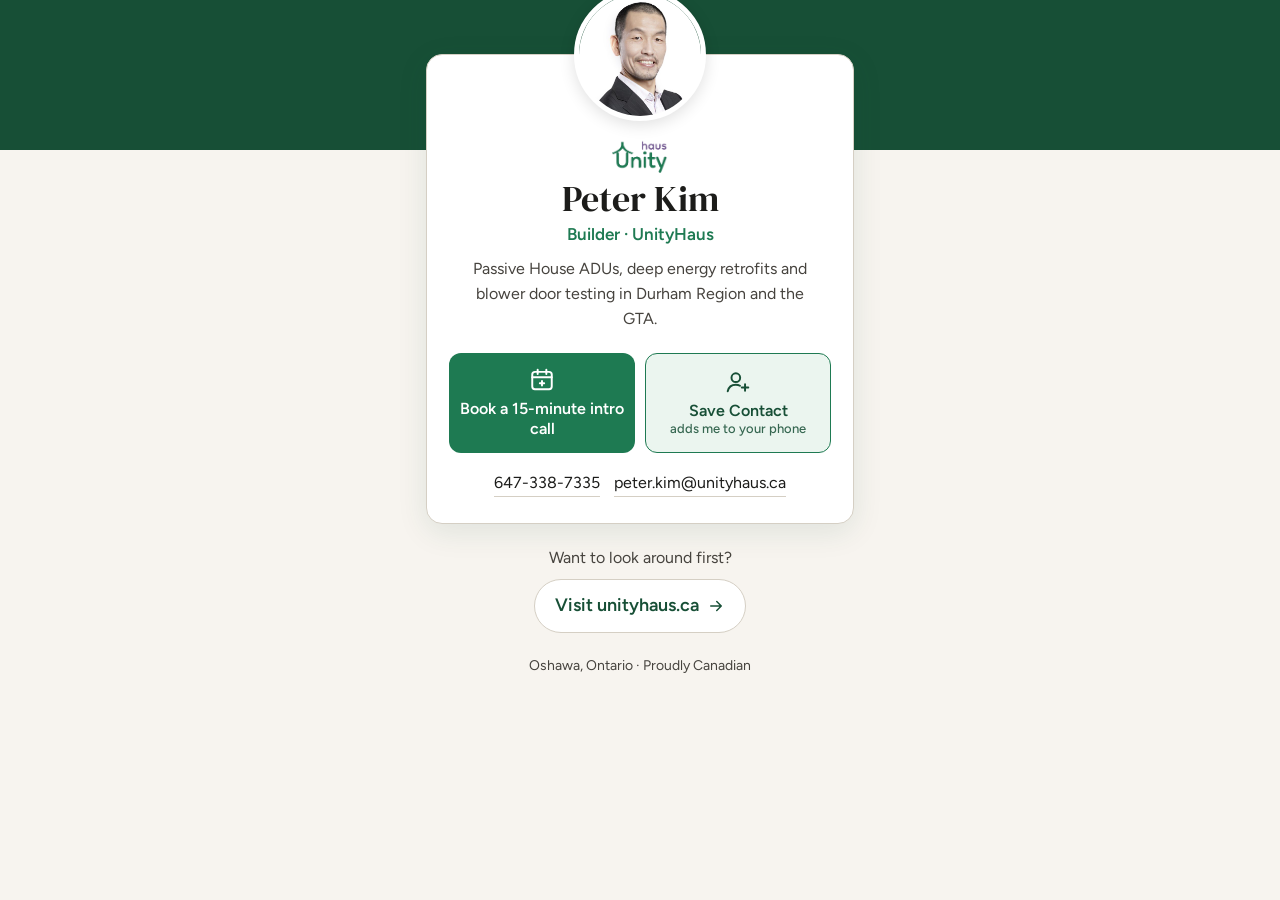
==== connect/index.html @ 6813f474 "feat: add /connect business-card page with booking, contact card and site link Co-Authored-By: Claud" ====
<!DOCTYPE html>
<html lang="en">
<head>
<meta charset="UTF-8">
<meta name="viewport" content="width=device-width, initial-scale=1.0, viewport-fit=cover">
<title>Peter Kim — UnityHaus</title>
<meta name="description" content="Book a 15-minute intro call with Peter Kim, builder at UnityHaus, or save his contact details.">
<meta name="robots" content="noindex, follow">
<meta name="theme-color" content="#174F36">
<meta property="og:type" content="website">
<meta property="og:title" content="Peter Kim — UnityHaus">
<meta property="og:description" content="Passive House ADUs, deep energy retrofits and blower door testing in Durham Region and the GTA.">
<meta property="og:url" content="https://unityhaus.ca/connect/">
<meta property="og:image" content="https://unityhaus.ca/connect/peter-kim.jpg">
<link rel="icon" type="image/x-icon" href="/favicon.ico">
<link rel="apple-touch-icon" href="/apple-touch-icon.png">
<link rel="preconnect" href="https://fonts.googleapis.com">
<link rel="preconnect" href="https://fonts.gstatic.com" crossorigin>
<link href="https://fonts.googleapis.com/css2?family=DM+Serif+Display&family=Figtree:wght@400;500;600&display=swap" rel="stylesheet">
<style>
  :root {
    --green: #1E7A52;
    --green-dark: #174F36;
    --green-light: #D4EDE2;
    --green-pale: #EBF5EF;
    --cream: #F7F4EF;
    --cream-border: #D5CFC4;
    --stone: #46433E;
    --black: #1C1C1A;
    --white: #FFFFFF;
    --font-serif: 'DM Serif Display', Georgia, serif;
    --font-sans: 'Figtree', system-ui, -apple-system, sans-serif;
  }
  * { box-sizing: border-box; }
  html, body { margin: 0; }
  body {
    font-family: var(--font-sans);
    background: var(--cream);
    color: var(--black);
    font-size: 18px;
    line-height: 1.55;
    -webkit-font-smoothing: antialiased;
    min-height: 100vh;
    display: flex;
    flex-direction: column;
  }
  .band {
    background: var(--green-dark);
    height: 150px;
    padding-top: env(safe-area-inset-top, 0px);
  }
  main {
    flex: 1;
    width: 100%;
    max-width: 460px;
    margin: -96px auto 0;
    padding-left: max(16px, env(safe-area-inset-left, 0px));
    padding-right: max(16px, env(safe-area-inset-right, 0px));
    padding-bottom: calc(32px + env(safe-area-inset-bottom, 0px));
    display: flex;
    flex-direction: column;
    gap: 22px;
  }
  .card {
    background: var(--white);
    border: 1px solid var(--cream-border);
    border-radius: 16px;
    padding: 0 22px 26px;
    text-align: center;
    box-shadow: 0 8px 30px rgba(23, 79, 54, 0.10);
  }
  .photo {
    width: 132px; height: 132px;
    border-radius: 50%;
    object-fit: cover;
    border: 5px solid var(--white);
    box-shadow: 0 4px 16px rgba(0,0,0,.12);
    margin: -66px auto 0;
    display: block;
    background: var(--cream);
  }
  .logo { height: 34px; width: auto; margin: 18px auto 6px; display: block; }
  h1 {
    font-family: var(--font-serif);
    font-weight: 400;
    font-size: 36px;
    line-height: 1.1;
    margin: 6px 0 2px;
  }
  .role { font-size: 17px; color: var(--green); font-weight: 600; margin: 0; }
  .tag { font-size: 16px; color: var(--stone); margin: 10px auto 0; max-width: 34ch; }

  .actions { display: grid; grid-template-columns: 1fr 1fr; gap: 10px; margin-top: 22px; }
  .btn {
    display: flex; flex-direction: column; align-items: center; justify-content: center; gap: 6px;
    min-height: 92px;
    padding: 14px 10px;
    border-radius: 12px;
    font-family: var(--font-sans);
    font-size: 16px; font-weight: 600; line-height: 1.25;
    text-decoration: none;
    text-align: center;
    -webkit-tap-highlight-color: transparent;
    transition: transform .12s ease, background .15s ease;
  }
  .btn:active { transform: scale(.97); }
  .btn svg { width: 26px; height: 26px; flex: none; }
  .btn small { display: block; font-size: 13px; font-weight: 500; opacity: .85; }
  .btn-book { background: var(--green); color: var(--white); }
  .btn-book:hover { background: var(--green-dark); }
  .btn-save { background: var(--green-pale); color: var(--green-dark); border: 1.5px solid var(--green); }
  .btn-save:hover { background: var(--green-light); }
  .btn:focus-visible, .site:focus-visible, .direct a:focus-visible { outline: 3px solid var(--green); outline-offset: 3px; }

  .direct { margin: 18px 0 0; font-size: 16px; color: var(--stone); display: flex; flex-wrap: wrap; justify-content: center; gap: 4px 14px; }
  .direct a { color: var(--black); text-decoration: none; border-bottom: 1px solid var(--cream-border); }

  .more { text-align: center; }
  .more p { margin: 0 0 8px; font-size: 16px; color: var(--stone); }
  .site {
    display: inline-flex; align-items: center; gap: 8px;
    color: var(--green-dark); font-weight: 600; font-size: 18px;
    text-decoration: none;
    padding: 12px 20px;
    border-radius: 999px;
    border: 1px solid var(--cream-border);
    background: var(--white);
  }
  .site:hover { border-color: var(--green); }
  .foot { text-align: center; font-size: 14px; color: var(--stone); margin: 0; }

  @media (max-width: 340px) { .actions { grid-template-columns: 1fr; } }
  @media (prefers-reduced-motion: reduce) { .btn { transition: none; } .btn:active { transform: none; } }
</style>
</head>
<body>
<div class="band" aria-hidden="true"></div>
<main>
  <section class="card">
    <img class="photo" src="/connect/peter-kim.jpg" alt="Peter Kim" width="132" height="132">
    <img class="logo" src="[data-uri]" alt="UnityHaus">
    <h1>Peter Kim</h1>
    <p class="role">Builder · UnityHaus</p>
    <p class="tag">Passive House ADUs, deep energy retrofits and blower door testing in Durham Region and the GTA.</p>

    <div class="actions">
      <a class="btn btn-book" id="book" href="mailto:peter.kim@unityhaus.ca?subject=15-minute%20intro%20call" data-booking-url="">
        <svg viewBox="0 0 24 24" fill="none" stroke="currentColor" stroke-width="1.8" stroke-linecap="round" stroke-linejoin="round" aria-hidden="true"><rect x="3" y="4.5" width="18" height="16" rx="2.5"/><path d="M3 9.5h18M8 2.5v4M16 2.5v4M12 13v4M10 15h4"/></svg>
        <span>Book a 15-minute intro call</span>
      </a>
      <a class="btn btn-save" href="/connect/peter-kim.vcf" download="Peter Kim - UnityHaus.vcf">
        <svg viewBox="0 0 24 24" fill="none" stroke="currentColor" stroke-width="1.8" stroke-linecap="round" stroke-linejoin="round" aria-hidden="true"><circle cx="10" cy="8" r="4"/><path d="M2.5 20.5c.8-3.6 3.8-6 7.5-6 1.4 0 2.7.3 3.8 1M18.5 14v6M15.5 17h6"/></svg>
        <span>Save Contact<small>adds me to your phone</small></span>
      </a>
    </div>

    <p class="direct">
      <a href="tel:+16473387335">647-338-7335</a>
      <a href="mailto:peter.kim@unityhaus.ca">peter.kim@unityhaus.ca</a>
    </p>
  </section>

  <section class="more">
    <p>Want to look around first?</p>
    <a class="site" href="/">Visit unityhaus.ca
      <svg width="18" height="18" viewBox="0 0 24 24" fill="none" stroke="currentColor" stroke-width="2" stroke-linecap="round" stroke-linejoin="round" aria-hidden="true"><path d="M5 12h14M13 6l6 6-6 6"/></svg>
    </a>
  </section>

  <p class="foot">Oshawa, Ontario · Proudly Canadian</p>
</main>
<script>
  /* When the Google Calendar booking page exists, paste its link into data-booking-url above. */
  (function () {
    var b = document.getElementById('book'), url = b.getAttribute('data-booking-url');
    if (url) { b.href = url; b.target = '_blank'; b.rel = 'noopener'; }
  })();
</script>
</body>
</html>
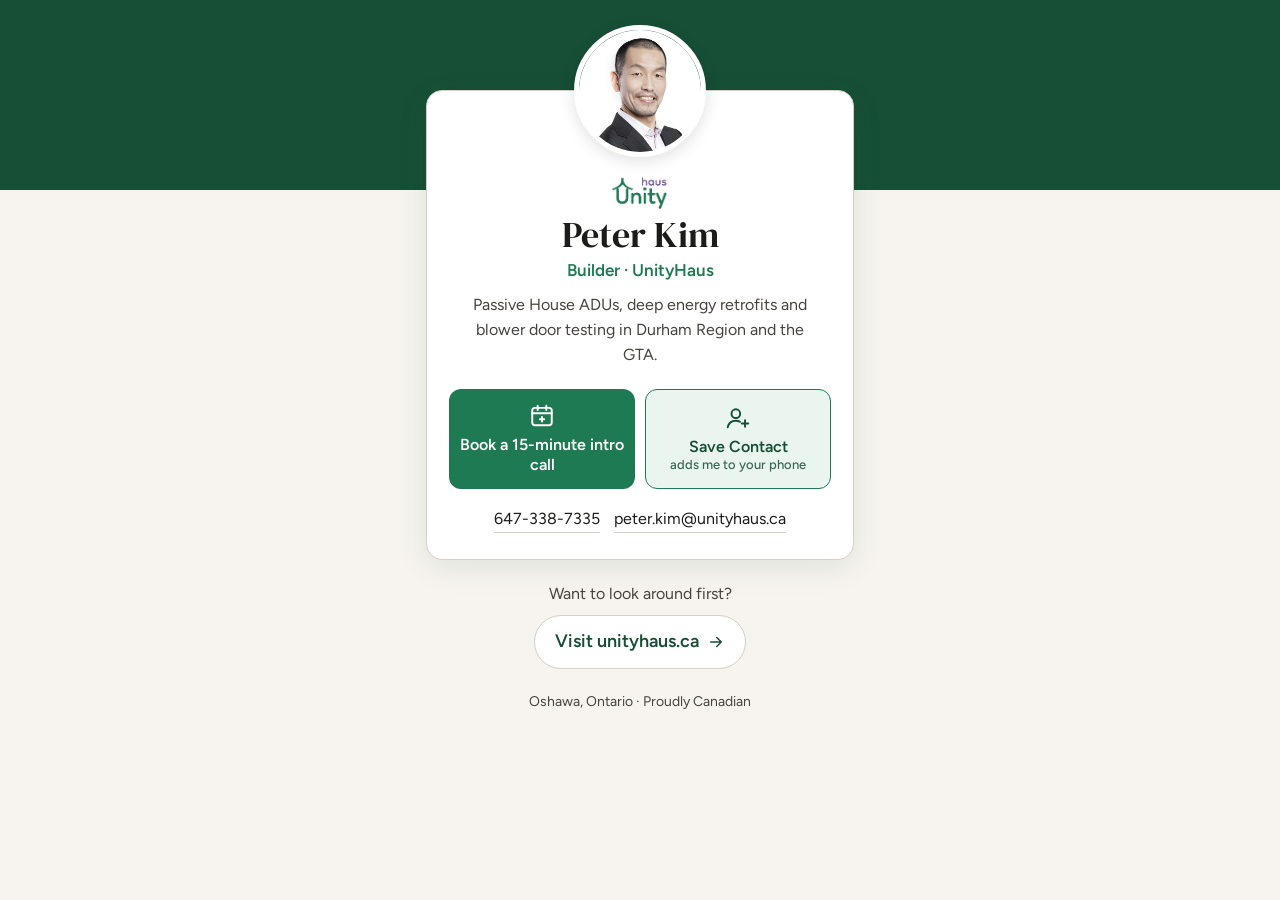
==== commit c71e972a: "fix: keep profile photo clear of the top edge Co-Authored-By: Claude Opus 5.5 <noreply@anthropic.com" ====
--- a/connect/index.html
+++ b/connect/index.html
@@ -46,14 +46,14 @@
   }
   .band {
     background: var(--green-dark);
-    height: 150px;
+    height: 190px;
     padding-top: env(safe-area-inset-top, 0px);
   }
   main {
     flex: 1;
     width: 100%;
     max-width: 460px;
-    margin: -96px auto 0;
+    margin: -100px auto 0;
     padding-left: max(16px, env(safe-area-inset-left, 0px));
     padding-right: max(16px, env(safe-area-inset-right, 0px));
     padding-bottom: calc(32px + env(safe-area-inset-bottom, 0px));
@@ -148,7 +148,7 @@
         <svg viewBox="0 0 24 24" fill="none" stroke="currentColor" stroke-width="1.8" stroke-linecap="round" stroke-linejoin="round" aria-hidden="true"><rect x="3" y="4.5" width="18" height="16" rx="2.5"/><path d="M3 9.5h18M8 2.5v4M16 2.5v4M12 13v4M10 15h4"/></svg>
         <span>Book a 15-minute intro call</span>
       </a>
-      <a class="btn btn-save" href="/connect/peter-kim.vcf" download="Peter Kim - UnityHaus.vcf">
+      <a class="btn btn-save" href="/connect/peter-kim.vcf">
         <svg viewBox="0 0 24 24" fill="none" stroke="currentColor" stroke-width="1.8" stroke-linecap="round" stroke-linejoin="round" aria-hidden="true"><circle cx="10" cy="8" r="4"/><path d="M2.5 20.5c.8-3.6 3.8-6 7.5-6 1.4 0 2.7.3 3.8 1M18.5 14v6M15.5 17h6"/></svg>
         <span>Save Contact<small>adds me to your phone</small></span>
       </a>
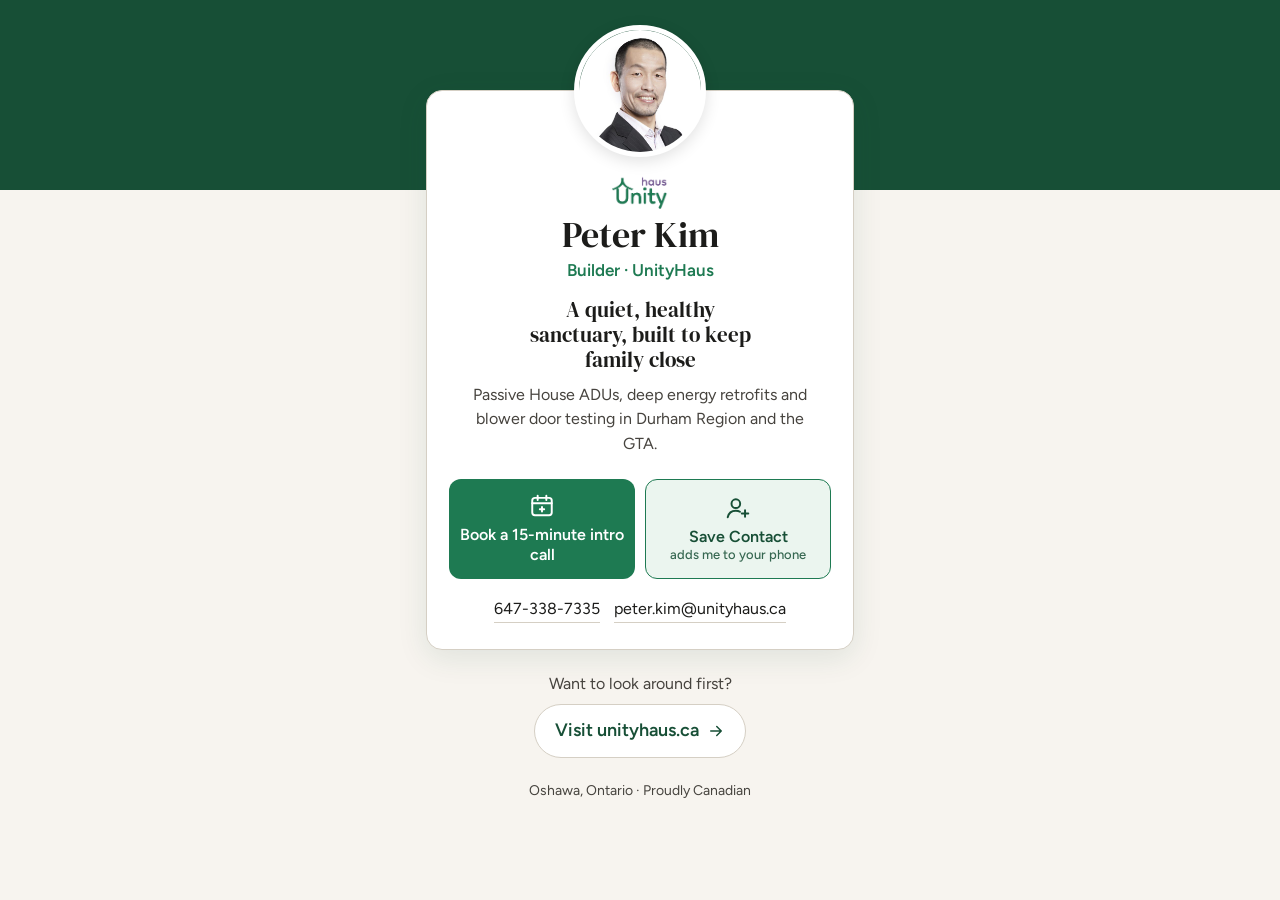
==== commit 1d41ff7a: "feat: add brand tagline to connect page Co-Authored-By: Claude Opus 5.5 <noreply@anthropic.com> Clau" ====
--- a/connect/index.html
+++ b/connect/index.html
@@ -88,6 +88,7 @@
     margin: 6px 0 2px;
   }
   .role { font-size: 17px; color: var(--green); font-weight: 600; margin: 0; }
+  .motto { font-family: var(--font-serif); font-size: 21px; line-height: 1.2; color: var(--black); margin: 14px auto 0; max-width: 22ch; }
   .tag { font-size: 16px; color: var(--stone); margin: 10px auto 0; max-width: 34ch; }
 
   .actions { display: grid; grid-template-columns: 1fr 1fr; gap: 10px; margin-top: 22px; }
@@ -141,10 +142,11 @@
     <img class="logo" src="[data-uri]" alt="UnityHaus">
     <h1>Peter Kim</h1>
     <p class="role">Builder · UnityHaus</p>
+    <p class="motto">A quiet, healthy sanctuary, built to keep family close</p>
     <p class="tag">Passive House ADUs, deep energy retrofits and blower door testing in Durham Region and the GTA.</p>
 
     <div class="actions">
-      <a class="btn btn-book" id="book" href="mailto:peter.kim@unityhaus.ca?subject=15-minute%20intro%20call" data-booking-url="">
+      <a class="btn btn-book" id="book" href="https://calendar.app.google/QwnXqXdHpjPyBZEy5" target="_blank" rel="noopener" data-booking-url="https://calendar.app.google/QwnXqXdHpjPyBZEy5">
         <svg viewBox="0 0 24 24" fill="none" stroke="currentColor" stroke-width="1.8" stroke-linecap="round" stroke-linejoin="round" aria-hidden="true"><rect x="3" y="4.5" width="18" height="16" rx="2.5"/><path d="M3 9.5h18M8 2.5v4M16 2.5v4M12 13v4M10 15h4"/></svg>
         <span>Book a 15-minute intro call</span>
       </a>
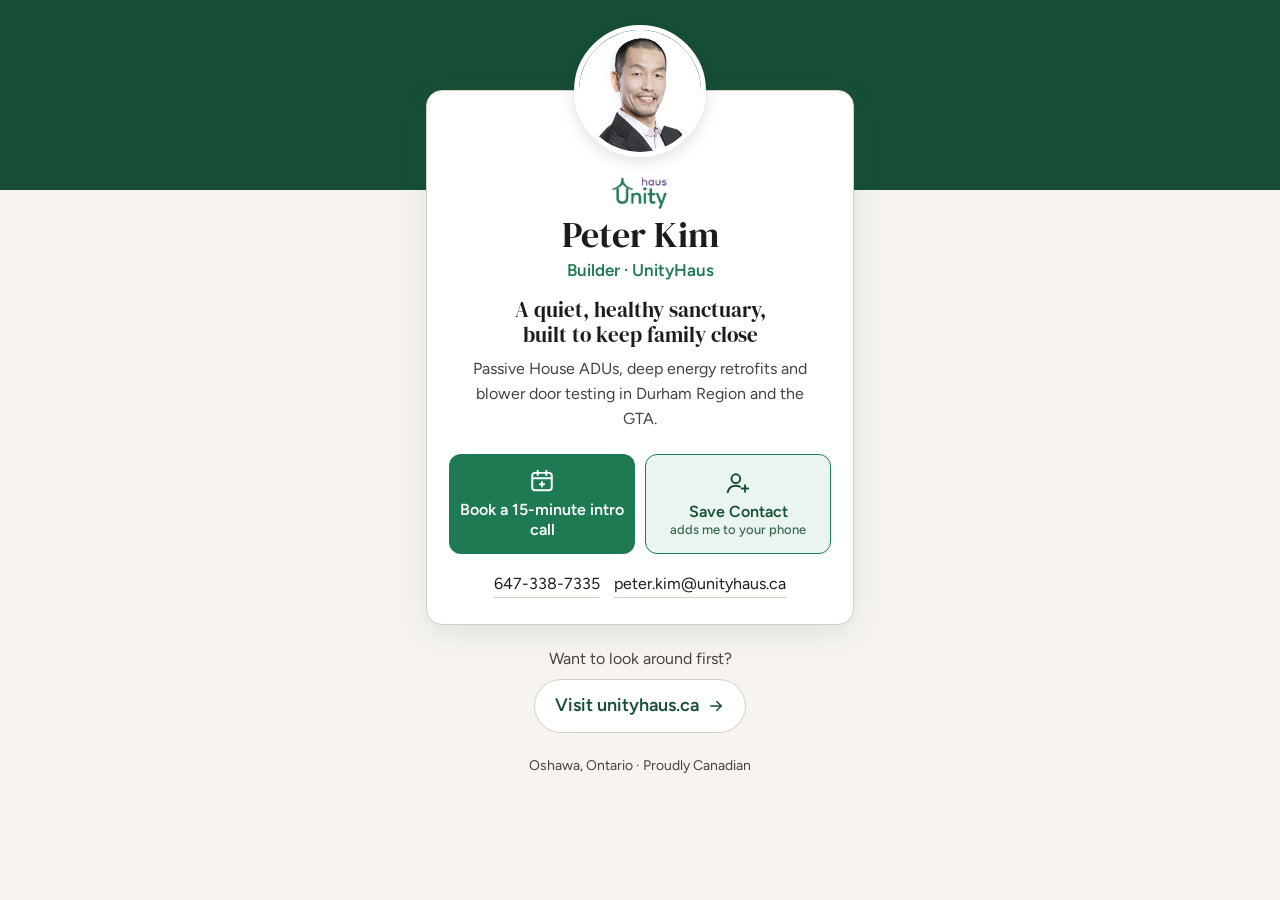
==== commit cdc85b82: "fix: break connect tagline into two balanced lines Co-Authored-By: Claude Opus 5.5 <noreply@anthropi" ====
--- a/connect/index.html
+++ b/connect/index.html
@@ -88,7 +88,7 @@
     margin: 6px 0 2px;
   }
   .role { font-size: 17px; color: var(--green); font-weight: 600; margin: 0; }
-  .motto { font-family: var(--font-serif); font-size: 21px; line-height: 1.2; color: var(--black); margin: 14px auto 0; max-width: 22ch; }
+  .motto { font-family: var(--font-serif); font-size: 21px; line-height: 1.2; color: var(--black); margin: 14px auto 0; max-width: 30ch; text-wrap: balance; }
   .tag { font-size: 16px; color: var(--stone); margin: 10px auto 0; max-width: 34ch; }
 
   .actions { display: grid; grid-template-columns: 1fr 1fr; gap: 10px; margin-top: 22px; }
@@ -142,7 +142,7 @@
     <img class="logo" src="[data-uri]" alt="UnityHaus">
     <h1>Peter Kim</h1>
     <p class="role">Builder · UnityHaus</p>
-    <p class="motto">A quiet, healthy sanctuary, built to keep family close</p>
+    <p class="motto">A quiet, healthy sanctuary,<br>built to keep family close</p>
     <p class="tag">Passive House ADUs, deep energy retrofits and blower door testing in Durham Region and the GTA.</p>
 
     <div class="actions">
